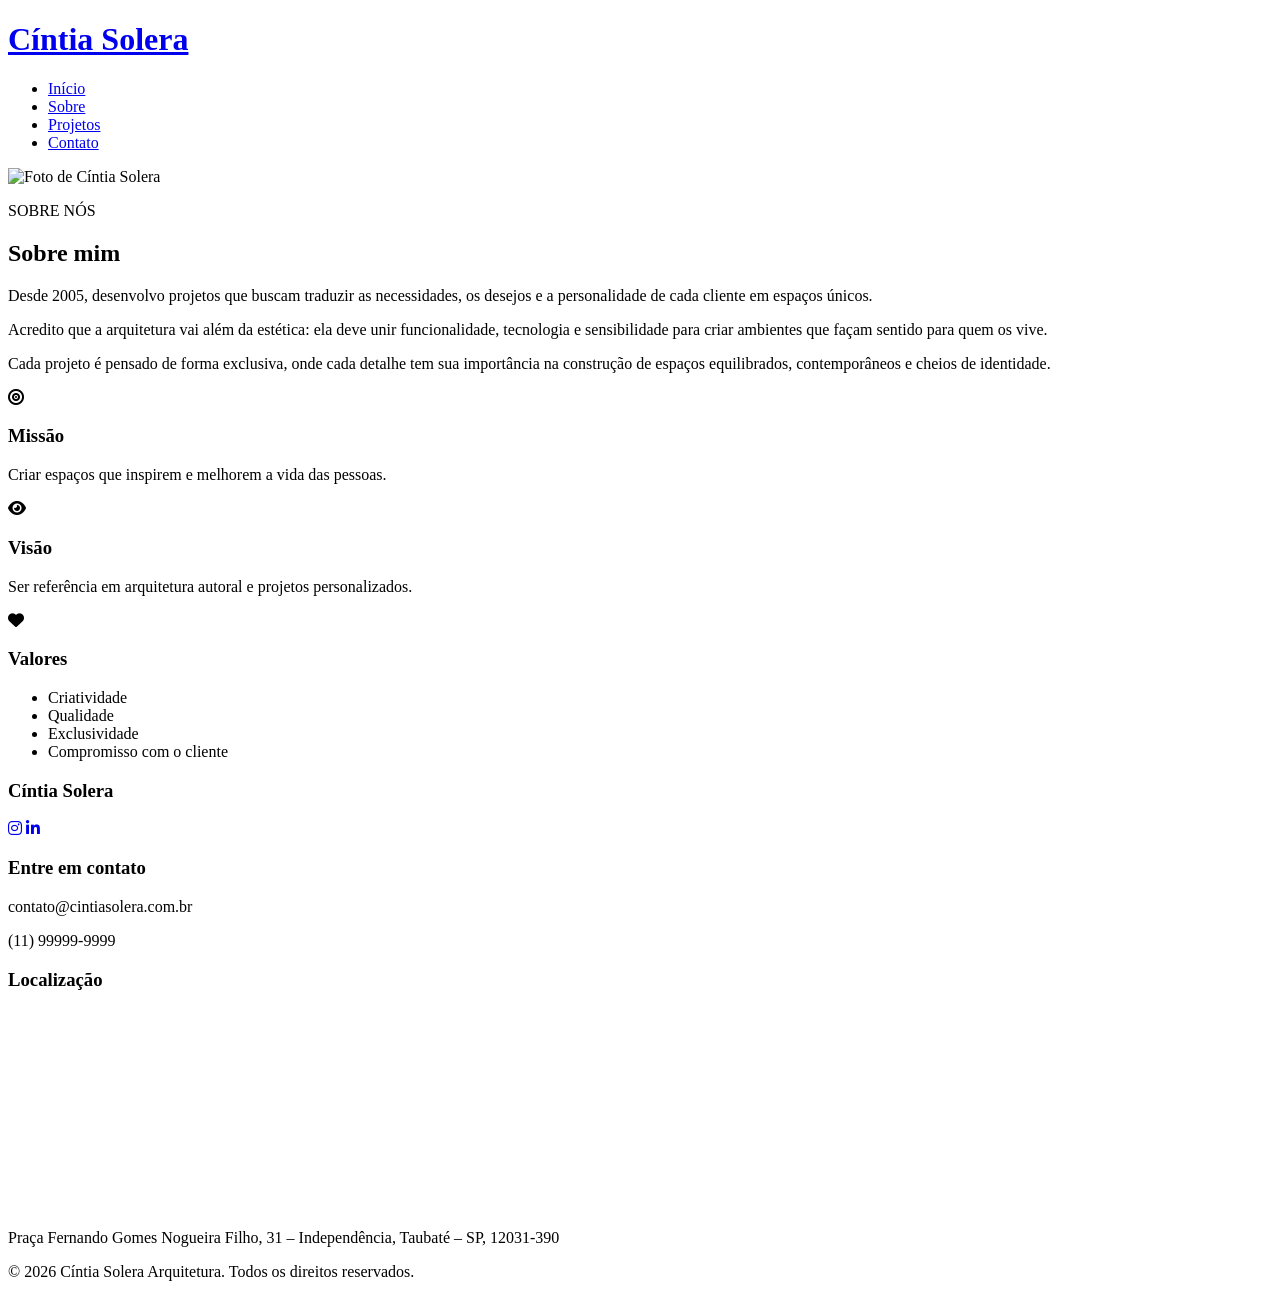
==== sobre.html @ 50669d5b "Add sobre.html with architecture details" ====
<!DOCTYPE html>
<html lang="pt-BR">
<head>
    <meta charset="UTF-8">
    <meta name="viewport" content="width=device-width, initial-scale=1.0">
    <title>Cíntia Solera Arquitetura - Sobre</title>
    <link rel="stylesheet" href="css/style.css">
    <link rel="preconnect" href="https://fonts.googleapis.com">
    <link rel="preconnect" href="https://fonts.gstatic.com" crossorigin>
    <link href="https://fonts.googleapis.com/css2?family=Cormorant+Garamond:wght@300;400;500;700&family=Montserrat:wght@300;400;500;600;700&display=swap" rel="stylesheet">
    <link rel="stylesheet" href="https://cdnjs.cloudflare.com/ajax/libs/font-awesome/6.0.0-beta3/css/all.min.css">
</head>
<body>

    <header class="header">
        <div class="container header-content">
            <h1 class="logo"><a href="index.html">Cíntia Solera</a></h1>
            <nav class="main-nav">
                <ul>
                    <li><a href="index.html">Início</a></li>
                    <li><a href="sobre.html" class="active">Sobre</a></li>
                    <li><a href="projetos.html">Projetos</a></li>
                    <li><a href="contato.html">Contato</a></li>
                </ul>
            </nav>
        </div>
    </header>

    <main>
        <section class="about-hero">
            <div class="container about-content">
                <div class="about-image">
                    <img src="images/about-cintia.jpg" alt="Foto de Cíntia Solera" class="reveal">
                </div>
                <div class="about-text-block reveal">
                    <p class="section-subtitle">SOBRE NÓS</p>
                    <h2 class="section-title-alt">Sobre mim</h2>
                    <p>
                        Desde 2005, desenvolvo projetos que buscam traduzir as necessidades, os desejos e a personalidade de cada cliente em espaços únicos.
                    </p>
                    <p>
                        Acredito que a arquitetura vai além da estética: ela deve unir funcionalidade, tecnologia e sensibilidade para criar ambientes que façam sentido para quem os vive.
                    </p>
                    <p>
                        Cada projeto é pensado de forma exclusiva, onde cada detalhe tem sua importância na construção de espaços equilibrados, contemporâneos e cheios de identidade.
                    </p>
                </div>
            </div>
        </section>

        <section class="valores-section reveal">
            <div class="container">
                <div class="valores-grid">
                    <div class="valor-item reveal">
                        <i class="fas fa-bullseye valor-icon"></i>
                        <h3>Missão</h3>
                        <p>Criar espaços que inspirem e melhorem a vida das pessoas.</p>
                    </div>
                    <div class="valor-item reveal">
                        <i class="fas fa-eye valor-icon"></i>
                        <h3>Visão</h3>
                        <p>Ser referência em arquitetura autoral e projetos personalizados.</p>
                    </div>
                    <div class="valor-item reveal">
                        <i class="fas fa-heart valor-icon"></i>
                        <h3>Valores</h3>
                        <ul>
                            <li>Criatividade</li>
                            <li>Qualidade</li>
                            <li>Exclusividade</li>
                            <li>Compromisso com o cliente</li>
                        </ul>
                    </div>
                </div>
            </div>
        </section>
    </main>

    <footer class="footer">
        <div class="container footer-content">
            <div class="footer-col social-media">
                <h3 class="footer-logo">Cíntia Solera</h3>
                <div class="social-icons">
                    <a href="#" target="_blank"><i class="fab fa-instagram"></i></a>
                    <a href="#" target="_blank"><i class="fab fa-linkedin-in"></i></a>
                </div>
            </div>
            <div class="footer-col contact-info">
                <h3>Entre em contato</h3>
                <p>contato@cintiasolera.com.br</p>
                <p>(11) 99999-9999</p>
            </div>
            <div class="footer-col location-map">
                <h3>Localização</h3>
                <div class="map-embed">
                    <iframe src="https://www.google.com/maps/embed?pb=!1m18!1m12!1m3!1d3674.394622156475!2d-45.54227702580633!3d-22.93475713994723!2m3!1f0!2f0!3f0!3m2!1i1024!2i768!4f13.1!3m3!1m2!1s0x94ccfbfcf27a4d53%3A0xc3f6a2a5f57a0752!2sPra%C3%A7a%20Fernando%20Gomes%20Nogueira%20Filho%2C%2031%20-%20Independ%C3%AAncia%2C%20Taubat%C3%A9%20-%20SP%2C%2012031-390!5e0!3m2!1spt-BR!2sbr!4v1701384000000!5m2!1spt-BR!2sbr" width="100%" height="200" style="border:0;" allowfullscreen="" loading="lazy"></iframe>
                </div>
                <p class="map-address">Praça Fernando Gomes Nogueira Filho, 31 – Independência, Taubaté – SP, 12031-390</p>
            </div>
        </div>
        <div class="footer-bottom">
            <p>&copy; 2026 Cíntia Solera Arquitetura. Todos os direitos reservados.</p>
        </div>
    </footer>

    <script src="js/script.js"></script>
</body>
</html>
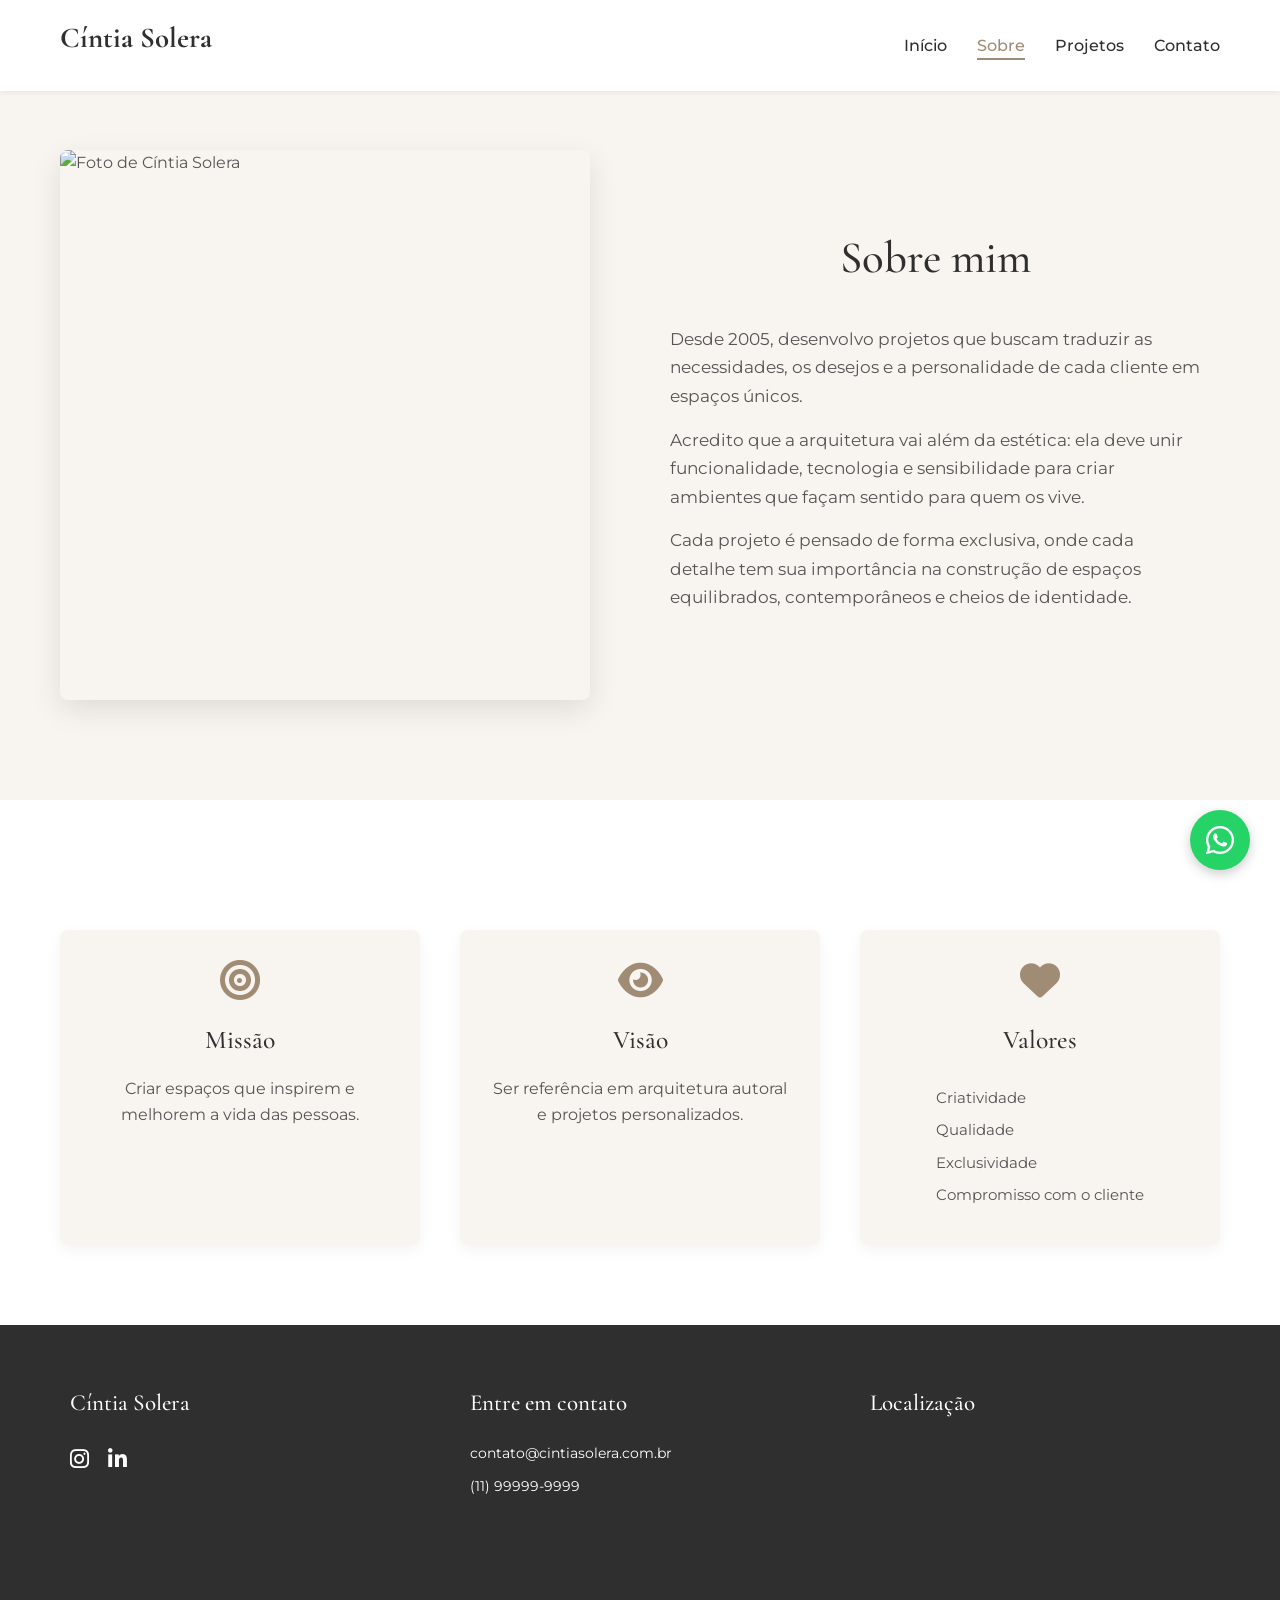
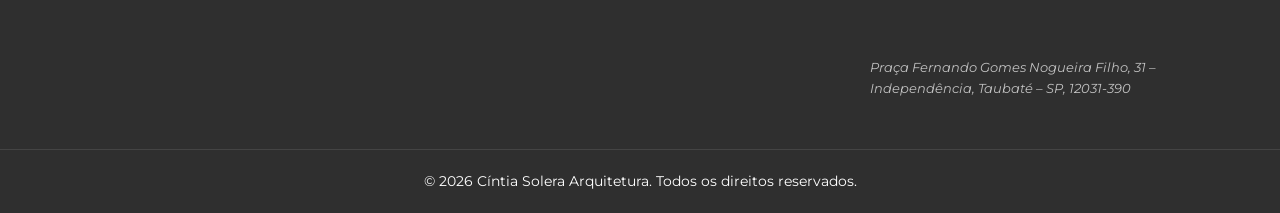
==== commit cfc16d10: "Remove subtitle 'SOBRE NÓS' from about section" ====
--- a/sobre.html
+++ b/sobre.html
@@ -33,7 +33,6 @@
                     <img src="images/about-cintia.jpg" alt="Foto de Cíntia Solera" class="reveal">
                 </div>
                 <div class="about-text-block reveal">
-                    <p class="section-subtitle">SOBRE NÓS</p>
                     <h2 class="section-title-alt">Sobre mim</h2>
                     <p>
                         Desde 2005, desenvolvo projetos que buscam traduzir as necessidades, os desejos e a personalidade de cada cliente em espaços únicos.
--- a/css/style.css
+++ b/css/style.css
@@ -0,0 +1,934 @@
+/* Importação de fontes do Google Fonts */
+@import url('https://fonts.googleapis.com/css2?family=Cormorant+Garamond:wght@300;400;500;700&family=Montserrat:wght@300;400;500;600;700&display=swap');
+
+/* Variáveis CSS para facilitar a edição */
+:root {
+    --primary-color: #A08C75; /* Um marrom/bege sutil */
+    --secondary-color: #F8F5F0; /* Off-white / bege claro */
+    --dark-color: #2F2F2F; /* Cinza escuro para texto e footer */
+    --light-grey: #EAEAEA; /* Cinza claro para seções */
+    --text-color: #555; /* Cor de texto padrão */
+    --heading-font: 'Cormorant Garamond', serif;
+    --body-font: 'Montserrat', sans-serif;
+    --transition-speed: 0.3s ease-in-out;
+}
+
+/* Reset básico */
+* {
+    margin: 0;
+    padding: 0;
+    box-sizing: border-box;
+}
+
+html {
+    scroll-behavior: smooth;
+}
+
+body {
+    font-family: var(--body-font);
+    line-height: 1.6;
+    color: var(--text-color);
+    background-color: #fff;
+    overflow-x: hidden; /* Evita scroll horizontal */
+}
+
+/* Utilitários */
+.container {
+    max-width: 1200px;
+    margin: 0 auto;
+    padding: 0 20px;
+}
+
+a {
+    text-decoration: none;
+    color: var(--dark-color);
+    transition: color var(--transition-speed);
+}
+
+a:hover {
+    color: var(--primary-color);
+}
+
+ul {
+    list-style: none;
+}
+
+h1, h2, h3, h4, h5, h6 {
+    font-family: var(--heading-font);
+    color: var(--dark-color);
+    margin-bottom: 15px;
+}
+
+.section-title {
+    font-size: 3em;
+    text-align: center;
+    margin-bottom: 60px;
+    position: relative;
+    padding-bottom: 10px;
+    font-weight: 500;
+}
+
+.section-title-alt { /* Para a seção de áreas de atuação */
+    font-size: 2.5em;
+    text-align: center;
+    margin-bottom: 60px;
+    font-weight: 500;
+    color: var(--dark-color);
+}
+
+
+/* Botões */
+.button {
+    display: inline-block;
+    padding: 12px 25px;
+    border: none;
+    font-family: var(--body-font);
+    font-size: 0.95em;
+    font-weight: 600;
+    text-transform: uppercase;
+    cursor: pointer;
+    transition: background-color var(--transition-speed), color var(--transition-speed);
+    text-align: center;
+}
+
+.primary-button {
+    background-color: var(--dark-color);
+    color: #fff;
+}
+
+.primary-button:hover {
+    background-color: var(--primary-color);
+    color: #fff;
+}
+
+.center-button {
+    text-align: center;
+    margin-top: 50px;
+}
+
+/* Cabeçalho */
+.header {
+    background-color: rgba(255, 255, 255, 0.95);
+    padding: 15px 0;
+    position: fixed;
+    width: 100%;
+    top: 0;
+    left: 0;
+    z-index: 1000;
+    box-shadow: 0 2px 5px rgba(0,0,0,0.05);
+    transition: all 0.3s ease-in-out;
+}
+
+.header.scrolled {
+    padding: 10px 0;
+    box-shadow: 0 4px 10px rgba(0,0,0,0.1);
+}
+
+.header-content {
+    display: flex;
+    justify-content: space-between;
+    align-items: center;
+}
+
+.logo {
+    font-size: 1.8em;
+    font-weight: 700;
+}
+
+.logo a {
+    color: var(--dark-color);
+}
+
+.main-nav ul {
+    display: flex;
+}
+
+.main-nav ul li {
+    margin-left: 30px;
+}
+
+.main-nav ul li a {
+    font-weight: 500;
+    padding: 5px 0;
+    position: relative;
+    transition: color var(--transition-speed);
+}
+
+.main-nav ul li a::after { /* Animação ao passar o mouse */
+    content: '';
+    position: absolute;
+    left: 0;
+    bottom: 0;
+    width: 0;
+    height: 2px;
+    background-color: var(--primary-color);
+    transition: width var(--transition-speed);
+}
+
+.main-nav ul li a:hover::after,
+.main-nav ul li a.active::after {
+    width: 100%;
+}
+
+.main-nav ul li a.active {
+    color: var(--primary-color);
+}
+
+/* Hero Banner */
+.hero-banner {
+    height: 100vh; /* Ocupa a altura total da viewport */
+    background-size: cover;
+    background-position: center;
+    display: flex;
+    align-items: center;
+    justify-content: center;
+    color: #fff;
+    text-align: center;
+    position: relative;
+    overflow: hidden; /* Para garantir que a imagem não transborde ao diminuir */
+    transition: transform 0.1s ease-out; /* Transição suave para o efeito de paralaxe */
+}
+
+/* Efeito de diminuição do banner no scroll */
+.hero-banner.shrink {
+    height: 70vh; /* Ou outro valor desejado para quando o banner encolhe */
+}
+
+.hero-content {
+    /* Conteúdo interno do banner, se houver */
+    position: relative;
+    z-index: 1;
+}
+
+/* Seção de Introdução */
+.intro-section {
+    padding: 100px 0;
+    text-align: center;
+    max-width: 800px;
+}
+
+.intro-heading {
+    font-size: 2.8em;
+    font-weight: 500;
+    margin-bottom: 30px;
+    color: var(--dark-color);
+}
+
+.intro-text {
+    font-size: 1.1em;
+    margin-bottom: 20px;
+    color: var(--text-color);
+    line-height: 1.8;
+}
+
+/* Seção Áreas de Atuação (Retângulo cinza) */
+.areas-atuacao-section {
+    background-color: var(--secondary-color); /* Usando o off-white para o "retângulo cinza" */
+    padding: 100px 0;
+    text-align: center;
+}
+
+.areas-grid {
+    display: grid;
+    grid-template-columns: repeat(auto-fit, minmax(250px, 1fr));
+    gap: 40px;
+    margin-top: 50px;
+}
+
+.area-item {
+    background-color: #fff;
+    padding: 30px;
+    border-radius: 8px;
+    box-shadow: 0 5px 15px rgba(0,0,0,0.05);
+    transition: transform 0.3s ease;
+}
+
+.area-item:hover {
+    transform: translateY(-10px);
+}
+
+.area-icon {
+    font-size: 3em;
+    color: var(--primary-color);
+    margin-bottom: 20px;
+}
+
+.area-item h3 {
+    font-family: var(--heading-font);
+    font-size: 1.5em;
+    font-weight: 500;
+    margin-bottom: 10px;
+    color: var(--dark-color);
+}
+
+.area-item p {
+    font-size: 0.95em;
+    color: var(--text-color);
+}
+
+/* Seção Projetos em Destaque */
+.destaque-projetos-section {
+    padding: 100px 0;
+    background-color: #fff;
+}
+
+.projetos-grid {
+    display: grid;
+    grid-template-columns: repeat(auto-fit, minmax(45%, 1fr)); /* 2 colunas para desktop */
+    gap: 30px;
+    margin-top: 50px;
+}
+
+.projeto-card {
+    overflow: hidden;
+    border-radius: 8px;
+    box-shadow: 0 5px 15px rgba(0,0,0,0.08);
+    position: relative;
+    transition: transform 0.3s ease;
+}
+
+.projeto-card:hover {
+    transform: translateY(-5px);
+}
+
+.projeto-card img {
+    width: 100%;
+    height: 300px; /* Altura fixa para as imagens */
+    object-fit: cover;
+    display: block;
+    transition: transform 0.5s ease;
+}
+
+.projeto-card:hover img {
+    transform: scale(1.05);
+}
+
+/* Rodapé */
+.footer {
+    background-color: var(--dark-color);
+    color: #fff;
+    padding: 60px 0 20px;
+    font-size: 0.9em;
+}
+
+.footer-content {
+    display: grid;
+    grid-template-columns: repeat(auto-fit, minmax(250px, 1fr));
+    gap: 40px;
+    margin-bottom: 40px;
+}
+
+.footer-col {
+    padding: 0 10px;
+}
+
+.footer-col h3 {
+    color: #fff;
+    font-family: var(--heading-font);
+    font-size: 1.6em;
+    margin-bottom: 20px;
+    font-weight: 500;
+}
+
+.footer-logo {
+    font-size: 2em;
+    font-weight: 700;
+    margin-bottom: 25px;
+}
+
+.social-icons a {
+    color: #fff;
+    font-size: 1.5em;
+    margin-right: 15px;
+    transition: color var(--transition-speed);
+}
+
+.social-icons a:hover {
+    color: var(--primary-color);
+}
+
+.footer-col p {
+    margin-bottom: 10px;
+}
+
+.footer-bottom {
+    text-align: center;
+    padding-top: 20px;
+    border-top: 1px solid rgba(255,255,255,0.1);
+}
+
+/* Google Map Embed */
+.map-embed {
+    width: 100%;
+    height: 200px;
+    border-radius: 5px;
+    overflow: hidden;
+    margin-bottom: 15px;
+}
+
+.map-embed iframe {
+    width: 100%;
+    height: 100%;
+    border: 0;
+}
+
+.map-address {
+    font-style: italic;
+    font-size: 0.9em;
+    color: rgba(255,255,255,0.7);
+}
+
+
+/* --- Animações de Revelação (Scroll-Triggered) --- */
+.reveal {
+    position: relative;
+    opacity: 0;
+    transform: translateY(50px);
+    transition: opacity 0.6s ease-out, transform 0.6s ease-out;
+    transition-delay: 0.2s; /* Adiciona um pequeno delay para cada seção */
+}
+
+.reveal.active {
+    opacity: 1;
+    transform: translateY(0);
+}
+
+.areas-grid .area-item {
+    opacity: 0;
+    transform: translateY(30px);
+    transition: opacity 0.5s ease-out, transform 0.5s ease-out;
+    transition-delay: var(--delay, 0s); /* Para animar itens individuais com delay */
+}
+
+.areas-grid .area-item.active {
+    opacity: 1;
+    transform: translateY(0);
+}
+
+/* Responsividade */
+@media (max-width: 992px) {
+    .header-content {
+        flex-direction: column;
+    }
+    .main-nav ul {
+        margin-top: 15px;
+    }
+    .main-nav ul li {
+        margin: 0 15px;
+    }
+
+    .section-title, .section-title-alt {
+        font-size: 2.2em;
+        margin-bottom: 40px;
+    }
+
+    .intro-heading {
+        font-size: 2em;
+    }
+
+    .areas-grid {
+        grid-template-columns: repeat(auto-fit, minmax(200px, 1fr));
+        gap: 20px;
+    }
+
+    .projetos-grid {
+        grid-template-columns: 1fr; /* Uma coluna para tablets/celulares */
+    }
+
+    .footer-content {
+        grid-template-columns: 1fr;
+        text-align: center;
+    }
+    .footer-col.social-media {
+        order: -1; /* Coloca as redes sociais primeiro no mobile */
+    }
+    .social-icons {
+        margin-bottom: 20px;
+    }
+}
+
+@media (max-width: 768px) {
+    .header.scrolled {
+        padding: 8px 0;
+    }
+    .logo {
+        font-size: 1.5em;
+    }
+    .main-nav ul {
+        flex-wrap: wrap;
+        justify-content: center;
+    }
+    .main-nav ul li {
+        margin: 5px 10px;
+    }
+
+    .intro-section {
+        padding: 80px 0;
+    }
+
+    .areas-atuacao-section,
+    .destaque-projetos-section {
+        padding: 80px 0;
+    }
+
+    .area-item {
+        padding: 20px;
+    }
+
+    .area-icon {
+        font-size: 2.5em;
+    }
+
+    .footer-col h3 {
+        font-size: 1.4em;
+    }
+}
+
+@media (max-width: 480px) {
+    .container {
+        padding: 0 15px;
+    }
+    .header-content {
+        padding: 10px;
+    }
+    .main-nav ul li {
+        margin: 5px 8px;
+        font-size: 0.9em;
+    }
+    .section-title, .section-title-alt {
+        font-size: 1.8em;
+        margin-bottom: 30px;
+    }
+    .intro-heading {
+        font-size: 1.6em;
+    }
+    .intro-text {
+        font-size: 1em;
+    }
+}
+
+/* Página Sobre */
+.about-hero {
+    padding-top: 150px; /* Para compensar o header fixo */
+    padding-bottom: 100px;
+    background-color: var(--secondary-color); /* Fundo claro como na imagem */
+}
+
+.about-content {
+    display: flex;
+    align-items: center;
+    gap: 60px;
+}
+
+.about-image {
+    flex: 1;
+    min-width: 400px; /* Garante que a imagem não fique muito pequena */
+    height: 550px; /* Altura fixa para a imagem */
+    overflow: hidden;
+    border-radius: 8px;
+    box-shadow: 0 10px 30px rgba(0,0,0,0.1);
+}
+
+.about-image img {
+    width: 100%;
+    height: 100%;
+    object-fit: cover;
+    display: block;
+}
+
+.about-text-block {
+    flex: 1;
+    max-width: 600px;
+    padding: 20px;
+}
+
+.about-text-block .section-subtitle {
+    font-family: var(--body-font);
+    font-size: 0.85em;
+    font-weight: 600;
+    color: var(--primary-color);
+    text-transform: uppercase;
+    letter-spacing: 1px;
+    margin-bottom: 10px;
+}
+
+.about-text-block h2 {
+    font-size: 2.8em;
+    font-weight: 500;
+    margin-bottom: 30px;
+}
+
+.about-text-block p {
+    margin-bottom: 15px;
+    font-size: 1.05em;
+    line-height: 1.7;
+}
+
+.valores-section {
+    padding: 80px 0;
+    text-align: center;
+    background-color: #fff;
+}
+
+.valores-grid {
+    display: grid;
+    grid-template-columns: repeat(auto-fit, minmax(300px, 1fr));
+    gap: 40px;
+    margin-top: 50px;
+}
+
+.valor-item {
+    padding: 30px;
+    background-color: var(--secondary-color);
+    border-radius: 8px;
+    box-shadow: 0 5px 15px rgba(0,0,0,0.05);
+    transition: transform 0.3s ease;
+}
+
+.valor-item:hover {
+    transform: translateY(-10px);
+}
+
+.valor-icon {
+    font-size: 2.5em;
+    color: var(--primary-color);
+    margin-bottom: 20px;
+}
+
+.valor-item h3 {
+    font-family: var(--heading-font);
+    font-size: 1.6em;
+    font-weight: 500;
+    margin-bottom: 15px;
+}
+
+.valor-item ul {
+    text-align: left;
+    display: inline-block; /* Para centralizar o bloco ul */
+    margin-top: 10px;
+}
+
+.valor-item li {
+    margin-bottom: 8px;
+    font-size: 0.95em;
+}
+
+/* Responsividade para página Sobre */
+@media (max-width: 992px) {
+    .about-content {
+        flex-direction: column;
+        text-align: center;
+    }
+    .about-image {
+        min-width: auto;
+        width: 80%;
+        height: 400px;
+    }
+    .about-text-block {
+        padding: 0;
+    }
+    .about-text-block h2 {
+        font-size: 2.2em;
+    }
+    .valores-grid {
+        grid-template-columns: 1fr;
+    }
+}
+
+@media (max-width: 768px) {
+    .about-hero {
+        padding-top: 120px;
+        padding-bottom: 60px;
+    }
+    .about-image {
+        width: 90%;
+        height: 350px;
+    }
+    .about-text-block h2 {
+        font-size: 1.8em;
+    }
+}
+
+/* Página Projetos */
+.projects-page-intro {
+    padding-top: 150px;
+    padding-bottom: 80px;
+    text-align: center;
+    background-color: var(--secondary-color);
+}
+
+.projects-page-intro .section-title {
+    margin-bottom: 20px;
+}
+
+.projects-description {
+    font-size: 1.1em;
+    max-width: 700px;
+    margin: 0 auto 50px;
+    line-height: 1.7;
+}
+
+.filter-buttons {
+    margin-bottom: 60px;
+    display: flex;
+    flex-wrap: wrap;
+    justify-content: center;
+    gap: 15px;
+}
+
+.filter-buttons .filter-button {
+    background-color: transparent;
+    border: 1px solid var(--dark-color);
+    color: var(--dark-color);
+    padding: 10px 20px;
+    font-weight: 500;
+}
+
+.filter-buttons .filter-button:hover,
+.filter-buttons .filter-button.active {
+    background-color: var(--primary-color);
+    color: #fff;
+    border-color: var(--primary-color);
+}
+
+.projetos-page-grid {
+    display: grid;
+    grid-template-columns: repeat(auto-fit, minmax(300px, 1fr));
+    gap: 30px;
+    padding-top: 20px;
+}
+
+.projetos-page-grid .projeto-card {
+    opacity: 0;
+    transform: translateY(20px);
+    transition: opacity 0.4s ease, transform 0.4s ease;
+}
+
+.projetos-page-grid .projeto-card.show {
+    opacity: 1;
+    transform: translateY(0);
+}
+
+
+/* Responsividade para página Projetos */
+@media (max-width: 768px) {
+    .projects-page-intro {
+        padding-top: 120px;
+        padding-bottom: 60px;
+    }
+    .projects-description {
+        font-size: 1em;
+    }
+    .filter-buttons {
+        gap: 10px;
+        margin-bottom: 40px;
+    }
+    .filter-buttons .filter-button {
+        padding: 8px 15px;
+        font-size: 0.85em;
+    }
+    .projetos-page-grid {
+        grid-template-columns: 1fr;
+    }
+}
+
+/* Página Contato */
+.contact-section {
+    padding-top: 150px;
+    padding-bottom: 100px;
+    background-color: var(--secondary-color); /* Fundo claro */
+}
+
+.contact-grid {
+    display: grid;
+    grid-template-columns: 1.5fr 1fr; /* Formulário maior, info menor */
+    gap: 60px;
+    align-items: flex-start;
+}
+
+.contact-form-wrapper {
+    background-color: #fff;
+    padding: 40px;
+    border-radius: 8px;
+    box-shadow: 0 10px 30px rgba(0,0,0,0.05);
+}
+
+.contact-form-wrapper .section-title-alt {
+    text-align: left;
+    margin-bottom: 20px;
+    font-size: 2.2em;
+}
+
+.contact-description {
+    font-size: 1.05em;
+    line-height: 1.6;
+    margin-bottom: 30px;
+}
+
+.contact-form .form-group {
+    margin-bottom: 20px;
+}
+
+.contact-form input[type="text"],
+.contact-form input[type="email"],
+.contact-form input[type="tel"],
+.contact-form textarea {
+    width: 100%;
+    padding: 15px 20px;
+    border: 1px solid var(--light-grey);
+    border-radius: 5px;
+    font-family: var(--body-font);
+    font-size: 1em;
+    color: var(--dark-color);
+    background-color: #fcfcfc;
+    transition: border-color 0.3s ease;
+}
+
+.contact-form input::placeholder,
+.contact-form textarea::placeholder {
+    color: #999;
+}
+
+.contact-form input:focus,
+.contact-form textarea:focus {
+    outline: none;
+    border-color: var(--primary-color);
+    box-shadow: 0 0 0 3px rgba(var(--primary-color), 0.1);
+}
+
+.contact-form textarea {
+    resize: vertical; /* Permite redimensionar verticalmente */
+}
+
+.contact-form .primary-button {
+    width: auto;
+    padding: 15px 30px;
+}
+
+.sr-only {
+    position: absolute;
+    width: 1px;
+    height: 1px;
+    padding: 0;
+    margin: -1px;
+    overflow: hidden;
+    clip: rect(0, 0, 0, 0);
+    white-space: nowrap;
+    border-width: 0;
+}
+
+.contact-info-wrapper {
+    background-color: #fff;
+    padding: 40px;
+    border-radius: 8px;
+    box-shadow: 0 10px 30px rgba(0,0,0,0.05);
+}
+
+.info-item {
+    display: flex;
+    align-items: flex-start; /* Alinhar ícone e texto no topo */
+    margin-bottom: 30px;
+}
+
+.info-item i {
+    font-size: 1.8em;
+    color: var(--primary-color);
+    margin-right: 20px;
+    flex-shrink: 0; /* Impede que o ícone encolha */
+    padding-top: 5px; /* Ajuste visual */
+}
+
+.info-item h3 {
+    font-family: var(--heading-font);
+    font-size: 1.4em;
+    margin-bottom: 5px;
+    font-weight: 500;
+}
+
+.info-item p {
+    font-size: 1em;
+    line-height: 1.5;
+}
+
+.info-item .map-link {
+    color: var(--primary-color);
+    font-size: 0.9em;
+    margin-top: 5px;
+    display: inline-block;
+    font-weight: 500;
+}
+
+/* Responsividade para página Contato */
+@media (max-width: 992px) {
+    .contact-grid {
+        grid-template-columns: 1fr; /* Uma coluna para mobile/tablet */
+        gap: 40px;
+    }
+    .contact-form-wrapper, .contact-info-wrapper {
+        padding: 30px;
+    }
+    .contact-form-wrapper .section-title-alt {
+        text-align: center;
+    }
+    .contact-description {
+        text-align: center;
+    }
+}
+
+@media (max-width: 768px) {
+    .contact-section {
+        padding-top: 120px;
+        padding-bottom: 60px;
+    }
+    .contact-form-wrapper, .contact-info-wrapper {
+        padding: 20px;
+    }
+    .info-item {
+        margin-bottom: 25px;
+    }
+    .info-item i {
+        font-size: 1.5em;
+        margin-right: 15px;
+    }
+    .info-item h3 {
+        font-size: 1.2em;
+    }
+    .info-item p {
+        font-size: 0.95em;
+    }
+}
+
+
+/* Botão flutuante do WhatsApp */
+.whatsapp-button {
+    position: fixed;
+    bottom: 30px;
+    right: 30px;
+    background-color: #25D366; /* Cor verde do WhatsApp */
+    color: #fff;
+    width: 60px;
+    height: 60px;
+    border-radius: 50%;
+    display: flex;
+    align-items: center;
+    justify-content: center;
+    font-size: 2em;
+    box-shadow: 0 4px 12px rgba(0,0,0,0.2);
+    z-index: 10000;
+    transition: transform 0.3s ease-in-out, background-color 0.3s ease;
+}
+
+.whatsapp-button:hover {
+    transform: scale(1.1);
+    background-color: #128C7E; /* Tom mais escuro no hover */
+}
+
+@media (max-width: 768px) {
+    .whatsapp-button {
+        width: 50px;
+        height: 50px;
+        font-size: 1.8em;
+        bottom: 20px;
+        right: 20px;
+    }
+}
